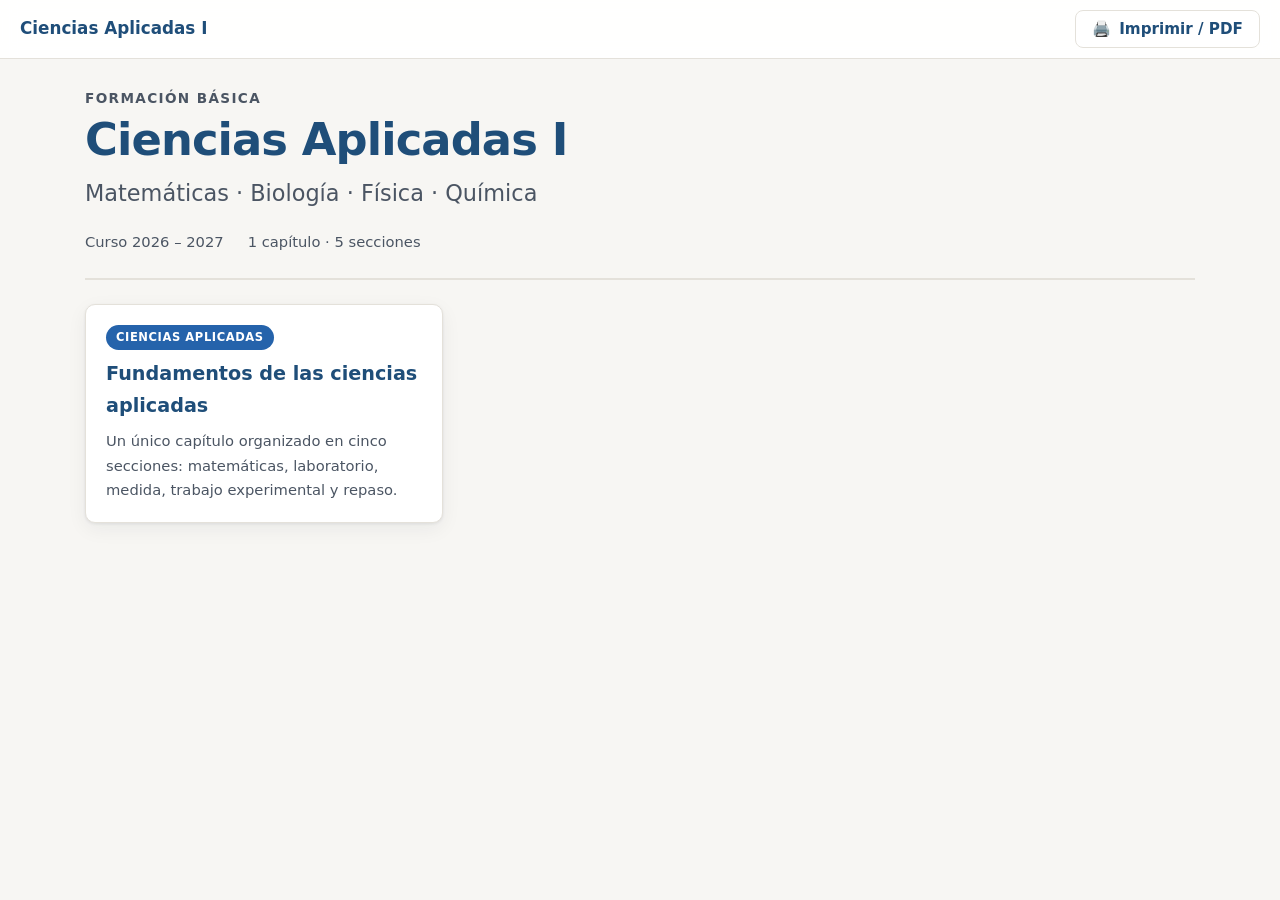
==== index.html @ a0620c64 "Publicar sitio de Ciencias Aplicadas I" ====
<!DOCTYPE html>
<html lang="es">
<head>
  <meta charset="UTF-8">
  <meta name="viewport" content="width=device-width, initial-scale=1.0">
  <title>Ciencias Aplicadas I · Índice</title>
  <link rel="stylesheet" href="styles.css">
</head>
<body class="pagina-indice">
  <header class="topbar">
    <div class="topbar__title">
      <span class="topbar__brand">Ciencias Aplicadas I</span>
    </div>
    <div class="topbar__actions">
      <button class="btn btn--outline" id="btn-print" title="Imprimir o guardar como PDF">🖨️ <span class="btn__label">Imprimir / PDF</span></button>
    </div>
  </header>

  <main class="indice">
    <header class="cover indice__portada">
      <p class="cover__kicker">Formación Básica</p>
      <h1 class="cover__title">Ciencias Aplicadas I</h1>
      <p class="cover__subtitle">Matemáticas · Biología · Física · Química</p>
      <div class="cover__meta"><span>Curso 2026 – 2027</span><span>1 capítulo · 5 secciones</span></div>
    </header>

    <nav class="chapter-grid" aria-label="Capítulos">
<a class="chapter-card" href="capitulos/01-fundamentos-ciencias-aplicadas.html">
  <span class="tag tag--mat">Ciencias aplicadas</span>
  <h2>Fundamentos de las ciencias aplicadas</h2>
  <p>Un único capítulo organizado en cinco secciones: matemáticas, laboratorio, medida, trabajo experimental y repaso.</p>
</a>
    </nav>
  </main>

  <script>
    document.getElementById("btn-print").addEventListener("click", function () { window.print(); });
  </script>
</body>
</html>
---- styles.css ----
/* ============================================================
   CIENCIAS APLICADAS I · Hoja de estilos
   - Vista de lectura (pantalla)
   - Impresión / PDF (@media print)
   - Modo diapositivas (.slideshow)
   ============================================================ */

/* ---------- Variables y tema ---------- */
:root {
  --azul:      #1f4e79;
  --azul-suave:#e8f0f8;
  --mat:       #2563ab;   /* matemáticas */
  --bio:       #2e7d46;   /* biología   */
  --fis:       #c2600a;   /* física     */
  --qui:       #7c3aed;   /* química    */
  --act:       #b4235e;   /* actividades */
  --texto:     #23272e;
  --texto-suave: #4b5563;
  --fondo:     #f7f6f3;
  --tarjeta:   #ffffff;
  --borde:     #e4e1da;
  --radio:     10px;
  --sombra:    0 1px 3px rgba(20, 30, 50, .08), 0 6px 20px rgba(20, 30, 50, .06);
  --fuente:    "Segoe UI", system-ui, -apple-system, Roboto, "Helvetica Neue", Arial, sans-serif;
}

/* ---------- Reset básico ---------- */
*, *::before, *::after { box-sizing: border-box; }

html { scroll-behavior: smooth; }

body {
  margin: 0;
  font-family: var(--fuente);
  color: var(--texto);
  background: var(--fondo);
  line-height: 1.65;
  -webkit-font-smoothing: antialiased;
}

img { max-width: 100%; }

/* ============================================================
   BARRA SUPERIOR
   ============================================================ */
.topbar {
  position: sticky;
  top: 0;
  z-index: 50;
  display: flex;
  align-items: center;
  justify-content: space-between;
  gap: 12px;
  padding: 10px 20px;
  background: rgba(255, 255, 255, .92);
  backdrop-filter: blur(8px);
  border-bottom: 1px solid var(--borde);
}

.topbar__title { display: flex; align-items: center; gap: 10px; }

.topbar__brand {
  font-weight: 700;
  color: var(--azul);
  font-size: 1.05rem;
  white-space: nowrap;
}

.topbar__actions { display: flex; gap: 10px; }

/* Botones */
.btn {
  display: inline-flex;
  align-items: center;
  gap: 8px;
  border: none;
  border-radius: 8px;
  padding: 9px 16px;
  font-size: .95rem;
  font-family: inherit;
  font-weight: 600;
  cursor: pointer;
  transition: transform .12s ease, box-shadow .12s ease, background .12s ease;
  white-space: nowrap;
}
.btn:active { transform: translateY(1px); }

.btn--primary {
  background: var(--azul);
  color: #fff;
  box-shadow: 0 2px 8px rgba(31, 78, 121, .35);
}
.btn--primary:hover { background: #163c60; }

.btn--outline {
  background: #fff;
  color: var(--azul);
  border: 1px solid var(--borde);
}
.btn--outline:hover { background: var(--azul-suave); border-color: #c6d8ea; }

.btn--ghost {
  background: transparent;
  color: var(--azul);
  padding: 8px 10px;
  font-size: 1.15rem;
  display: none;
}

/* ============================================================
   ESTRUCTURA GENERAL
   ============================================================ */
.layout {
  display: grid;
  grid-template-columns: 280px minmax(0, 1fr);
  gap: 28px;
  max-width: 1150px;
  margin: 0 auto;
  padding: 28px 20px 60px;
  align-items: start;
}

/* ============================================================
   ÍNDICE LATERAL
   ============================================================ */
.sidebar {
  position: sticky;
  top: 76px;
  background: var(--tarjeta);
  border: 1px solid var(--borde);
  border-radius: var(--radio);
  padding: 18px;
  box-shadow: var(--sombra);
}

.sidebar__title {
  margin: 0 0 12px;
  font-size: .8rem;
  font-weight: 700;
  letter-spacing: .08em;
  text-transform: uppercase;
  color: var(--texto-suave);
}

.toc { list-style: none; margin: 0; padding: 0; counter-reset: toc; }
.toc li { margin: 0; }
.toc a {
  display: block;
  padding: 7px 10px;
  border-radius: 6px;
  color: var(--texto);
  text-decoration: none;
  font-size: .92rem;
  border-left: 3px solid transparent;
}
.toc a:hover { background: var(--azul-suave); color: var(--azul); }
.toc a.is-active { background: var(--azul-suave); border-left-color: var(--azul); color: var(--azul); font-weight: 600; }

.toc .toc__materia {
  margin-top: 10px;
  font-size: .74rem;
  font-weight: 700;
  letter-spacing: .06em;
  text-transform: uppercase;
  color: var(--texto-suave);
  padding: 0 10px;
}

.toc .toc__seccion { margin-top: 10px; }
.toc__seccion-titulo {
  display: block;
  padding: 0 10px 3px;
  font-size: .82rem;
  font-weight: 700;
  color: var(--azul);
}
.toc__sublista { list-style: none; margin: 0; padding: 0; }
.toc__sublista a {
  padding: 5px 10px 5px 20px;
  font-size: .86rem;
}

.slide.slide--seccion {
  margin-top: 24px;
  padding: 32px;
  background: var(--azul-suave);
  border: 1px solid #c6d8ea;
  border-radius: var(--radio);
}
.slide--seccion h2 { margin-bottom: 14px; }
.slide__indice-seccion { margin: 0; }
.slide__indice-seccion li { font-weight: 600; }

.sidebar__hint {
  margin: 14px 0 0;
  padding-top: 12px;
  border-top: 1px solid var(--borde);
  font-size: .8rem;
  color: var(--texto-suave);
}
kbd {
  background: #eef1f4;
  border: 1px solid #d4d9df;
  border-radius: 4px;
  padding: 1px 5px;
  font-size: .75rem;
  font-family: inherit;
}

/* ============================================================
   CONTENIDO
   ============================================================ */
.content {
  min-width: 0;
  background: var(--tarjeta);
  border: 1px solid var(--borde);
  border-radius: var(--radio);
  box-shadow: var(--sombra);
  padding: clamp(24px, 5vw, 56px);
}

/* Portada */
.cover {
  padding-bottom: 20px;
  border-bottom: 2px solid var(--borde);
  margin-bottom: 10px;
}
.cover__kicker {
  margin: 0 0 6px;
  font-size: .85rem;
  font-weight: 700;
  letter-spacing: .1em;
  text-transform: uppercase;
  color: var(--texto-suave);
}
.cover__title {
  margin: 0;
  font-size: clamp(2rem, 5vw, 3.2rem);
  line-height: 1.1;
  color: var(--azul);
  letter-spacing: -.02em;
}
.cover__subtitle {
  margin: 10px 0 0;
  font-size: clamp(1.05rem, 2.5vw, 1.4rem);
  color: var(--texto-suave);
  font-weight: 500;
}
.cover__meta {
  display: flex;
  flex-wrap: wrap;
  gap: 10px 24px;
  margin-top: 18px;
  font-size: .92rem;
  color: var(--texto-suave);
}
.cover__note {
  margin-top: 22px;
  padding: 12px 16px;
  background: var(--azul-suave);
  border-radius: 8px;
  font-size: .92rem;
  color: var(--texto);
}

/* Secciones */
.slide { padding: 34px 0 8px; }

.slide h2 {
  font-size: clamp(1.4rem, 3vw, 1.85rem);
  color: var(--azul);
  margin: 0 0 16px;
  line-height: 1.25;
}
.slide h3 {
  font-size: 1.15rem;
  color: var(--texto);
  margin: 26px 0 8px;
  padding-left: 10px;
  border-left: 4px solid var(--azul);
}
.slide p { margin: 10px 0; }
.slide ul, .slide ol { margin: 10px 0; padding-left: 22px; }
.slide li { margin: 5px 0; }

/* Etiquetas de materia */
.tag {
  display: inline-block;
  font-size: .72rem;
  font-weight: 700;
  letter-spacing: .05em;
  text-transform: uppercase;
  padding: 3px 10px;
  border-radius: 999px;
  margin-right: 8px;
  vertical-align: middle;
  color: #fff;
}
.tag--mat { background: var(--mat); }
.tag--bio { background: var(--bio); }
.tag--fis { background: var(--fis); }
.tag--qui { background: var(--qui); }
.tag--act { background: var(--act); }

/* Matemáticas en línea */
.math {
  margin: 12px 0;
  padding: 10px 16px;
  background: #f4f6f9;
  border-radius: 8px;
  font-size: 1.05rem;
}
.formula {
  text-align: center;
  font-weight: 600;
  color: var(--azul);
  border: 1px dashed #c6d8ea;
  background: var(--azul-suave);
}
.frac { display: inline-flex; flex-direction: column; vertical-align: middle; text-align: center; margin: 0 3px; line-height: 1.1; }
.frac__num { padding: 0 6px; border-bottom: 1.5px solid currentColor; }
.frac__den { padding: 0 6px; }

/* KaTeX: fórmulas escritas con sintaxis LaTeX */
.math .katex-display { margin: .25em 0; }
.math .katex { font-size: 1.12em; }

/* Cajas */
.box {
  margin: 16px 0;
  padding: 14px 18px;
  border-radius: 8px;
  border-left: 5px solid var(--azul);
  background: #f4f6f9;
}
.box__title {
  margin: 0 0 6px;
  font-weight: 700;
  font-size: .9rem;
  text-transform: uppercase;
  letter-spacing: .05em;
}
.box--example { border-left-color: var(--mat); background: #eef4fb; }
.box--example .box__title { color: var(--mat); }
.box--resumen { border-left-color: var(--bio); background: #eef7f0; }
.box--resumen .box__title { color: var(--bio); }
.box--dato { border-left-color: var(--fis); background: #fdf3e8; }
.box--dato .box__title { color: var(--fis); }
.box p { margin: 6px 0; }
.box ul { margin: 6px 0 0; }

/* Tablas */
table {
  width: 100%;
  border-collapse: collapse;
  margin: 16px 0;
  font-size: .95rem;
}
caption {
  caption-side: top;
  text-align: left;
  font-weight: 700;
  color: var(--texto-suave);
  padding-bottom: 6px;
  font-size: .9rem;
}
th, td {
  border: 1px solid var(--borde);
  padding: 9px 12px;
  text-align: left;
}
thead th { background: var(--azul); color: #fff; font-weight: 600; }
tbody tr:nth-child(even) { background: #f8f9fb; }

/* Actividades */
.actividades li { margin: 10px 0; }

/* Pie de página */
.page-footer {
  margin-top: 40px;
  padding-top: 18px;
  border-top: 1px solid var(--borde);
  text-align: center;
  color: var(--texto-suave);
  font-size: .85rem;
}

/* ============================================================
   VISOR DE DIAPOSITIVAS
   ============================================================ */
.slideshow {
  position: fixed;
  inset: 0;
  z-index: 100;
  background: var(--fondo);
  color: var(--texto);
  display: flex;
  flex-direction: column;
}
.slideshow[hidden] { display: none; }

.slideshow__progress {
  height: 5px;
  background: var(--borde);
}
.slideshow__bar {
  height: 100%;
  width: 0%;
  background: linear-gradient(90deg, var(--azul), var(--qui));
  transition: width .25s ease;
}

.slideshow__close {
  position: absolute;
  top: 14px;
  right: 16px;
  z-index: 10;
  background: var(--tarjeta);
  color: var(--azul);
  border: 1px solid var(--borde);
  border-radius: 50%;
  width: 42px;
  height: 42px;
  font-size: 1.1rem;
  cursor: pointer;
  transition: background .15s ease;
  box-shadow: var(--sombra);
}
.slideshow__close:hover { background: var(--azul-suave); }

.slideshow__stage {
  flex: 1;
  position: relative;
  overflow: hidden;
  display: flex;
  align-items: center;
  justify-content: center;
  padding: 30px 56px 70px;
}

.slide-view {
  position: absolute;
  inset: 0;
  display: flex;
  align-items: center;
  justify-content: center;
  padding: 40px 60px 80px;
  opacity: 0;
  visibility: hidden;
  transition: opacity .3s ease, visibility .3s ease;
}
.slide-view.is-active { opacity: 1; visibility: visible; }

.slide-view__inner {
  width: min(100%, 920px);
  max-height: 100%;
  overflow: auto;
}

.slide-view h1 { font-size: clamp(2rem, 5vw, 3.4rem); margin: 0 0 10px; line-height: 1.1; }
.slide-view h2 { font-size: clamp(1.5rem, 3.6vw, 2.3rem); margin: 0 0 16px; line-height: 1.2; }
.slide-view h3 { font-size: 1.2rem; margin: 20px 0 8px; }
.slide-view p, .slide-view li { font-size: clamp(1rem, 2vw, 1.2rem); }
.slide-view table { font-size: 1rem; }

.slide-view--cover { text-align: center; }
.slide-view--cover .slide-view__kicker {
  font-size: .95rem;
  letter-spacing: .18em;
  text-transform: uppercase;
  color: var(--texto-suave);
  margin: 0 0 12px;
}
.slide-view--cover .slide-view__subtitle { color: var(--texto-suave); font-size: 1.25rem; }

/* Controles */
.slideshow__controls {
  position: absolute;
  bottom: 20px;
  left: 50%;
  transform: translateX(-50%);
  display: flex;
  align-items: center;
  gap: 16px;
  background: rgba(255, 255, 255, .92);
  border: 1px solid var(--borde);
  border-radius: 999px;
  padding: 8px 14px;
  backdrop-filter: blur(6px);
  box-shadow: var(--sombra);
}
.slideshow__nav {
  background: transparent;
  border: none;
  color: var(--azul);
  font-size: 1.5rem;
  width: 44px;
  height: 44px;
  border-radius: 50%;
  cursor: pointer;
  transition: background .15s ease;
  line-height: 1;
}
.slideshow__nav:hover { background: var(--azul-suave); }
.slideshow__counter { font-size: .9rem; color: var(--texto-suave); min-width: 70px; text-align: center; font-variant-numeric: tabular-nums; }

/* ============================================================
   ÍNDICE GENERAL (portada + tarjetas de capítulos)
   ============================================================ */
.indice {
  max-width: 1150px;
  margin: 0 auto;
  padding: 28px 20px 60px;
}

.indice__portada { padding-bottom: 24px; margin-bottom: 24px; }
.indice__portada .cover__title { font-size: clamp(1.8rem, 4.5vw, 2.8rem); }

.chapter-grid {
  display: grid;
  grid-template-columns: repeat(auto-fill, minmax(280px, 1fr));
  gap: 18px;
  list-style: none;
  margin: 0;
  padding: 0;
}

.chapter-card {
  display: flex;
  flex-direction: column;
  gap: 8px;
  padding: 20px;
  background: var(--tarjeta);
  border: 1px solid var(--borde);
  border-radius: var(--radio);
  box-shadow: var(--sombra);
  text-decoration: none;
  color: var(--texto);
  transition: transform .15s ease, box-shadow .15s ease, border-color .15s ease;
}
.chapter-card:hover {
  transform: translateY(-3px);
  border-color: var(--azul);
  box-shadow: 0 8px 24px rgba(20, 30, 50, .12);
}
.chapter-card h2 { margin: 0; font-size: 1.2rem; color: var(--azul); }
.chapter-card p { margin: 0; font-size: .92rem; color: var(--texto-suave); }
.chapter-card .tag { align-self: flex-start; }

/* Etiqueta de materia dentro de la portada de un capítulo */
.cover__subtitle .tag {
  font-size: .85rem;
  padding: 5px 16px;
}

/* Portada clonada dentro del visor de diapositivas */
.slide-view--cover .cover__kicker {
  font-size: .95rem;
  letter-spacing: .18em;
  text-transform: uppercase;
  color: var(--texto-suave);
  margin: 0 0 12px;
}
.slide-view--cover .cover__title { color: var(--azul); }
.slide-view--cover .cover__subtitle { color: var(--texto-suave); font-size: 1.25rem; margin-top: 14px; }
.slide-view--cover .cover__subtitle .tag { font-size: .95rem; padding: 6px 18px; }
.slide-view--cover .cover__meta {
  justify-content: center;
  color: var(--texto-suave);
  margin-top: 18px;
}

/* ============================================================
   RESPONSIVE
   ============================================================ */
@media (max-width: 900px) {
  .layout { grid-template-columns: 1fr; padding: 16px 12px 40px; }
  .sidebar {
    position: fixed;
    top: 0; left: 0;
    bottom: 0;
    width: min(320px, 85vw);
    z-index: 60;
    border-radius: 0;
    transform: translateX(-100%);
    transition: transform .25s ease;
    overflow-y: auto;
  }
  .sidebar.is-open { transform: translateX(0); }
  .btn--ghost { display: inline-flex; }
  .btn__label { display: none; }
  .btn { padding: 10px 12px; }
  .topbar { padding: 8px 12px; }
  .slide-view { padding: 24px 22px 80px; }
  .slideshow__stage { padding: 10px 8px 64px; }
}

/* ============================================================
   IMPRESIÓN / PDF
   Nota: @page usa margin: 0 para que el navegador NO imprima
   su encabezado/pie (URL, fecha, nº de página). Los márgenes
   se simulan con padding interno.
   ============================================================ */
@media print {
  :root { --fondo: #fff; --tarjeta: #fff; }

  html, body { margin: 0; padding: 0; background: #fff; color: #000; font-size: 11pt; }

  /* Ocultar elementos interactivos */
  .topbar,
  .sidebar,
  .slideshow,
  .page-footer,
  .sidebar__hint {
    display: none !important;
  }

  .layout {
    display: block;
    max-width: none;
    margin: 0;
    padding: 0;
  }

  .content {
    border: none;
    box-shadow: none;
    border-radius: 0;
    padding: 0 2cm; /* márgenes laterales en todas las páginas */
    max-width: none;
  }

  /* La portada ocupa su propia página */
  .cover {
    page-break-after: always;
    break-after: page;
    border-bottom: none;
    display: flex;
    flex-direction: column;
    justify-content: center;
    min-height: 100vh; /* 100vh = una página al no haber margen en @page */
    padding: 0;
    text-align: center;
  }
  .cover__meta { justify-content: center; }
  .cover__note { display: none; }
  .cover__title { color: #000; }
  .cover__kicker, .cover__subtitle { color: #333; }

  /* Cada sección empieza en página nueva */
  .slide {
    page-break-before: always;
    break-before: page;
    padding: 2cm 0;
  }
  .slide:first-of-type { page-break-before: auto; }
  /* En impresión se conserva el espaciado vertical común de las secciones. */
  .slide.slide--seccion { padding: 2cm 0; }

  .slide h2, .slide h3 { page-break-after: avoid; break-after: avoid; color: #000; }
  .slide h3 { border-left-color: #000; }

  p, li { orphans: 3; widows: 3; }

  table, .box, .math, img, figure {
    page-break-inside: avoid;
    break-inside: avoid;
  }

  /* Colores de cajas en escala de grises / claros */
  .tag { color: #000; background: #eee !important; border: 1px solid #999; }
  .math { background: #f2f2f2; }
  .formula { background: #f2f2f2; border: 1px solid #999; color: #000; }
  .box, .box--example, .box--resumen, .box--dato { background: #f4f4f4; border-left: 3px solid #555; }
  .box__title { color: #000; }

  thead th { background: #ddd !important; color: #000; -webkit-print-color-adjust: exact; print-color-adjust: exact; }
  th, td { border-color: #bbb; }
  tbody tr:nth-child(even) { background: #f5f5f5; }

  .frac__num { border-bottom-color: #000; }

  a { color: #000; text-decoration: none; }

  /* Índice general impreso */
  .indice { max-width: none; padding: 0; }
  .chapter-card { break-inside: avoid; page-break-inside: avoid; }

  @page { size: A4; margin: 0; } /* margen 0 evita el encabezado/pie del navegador */
}
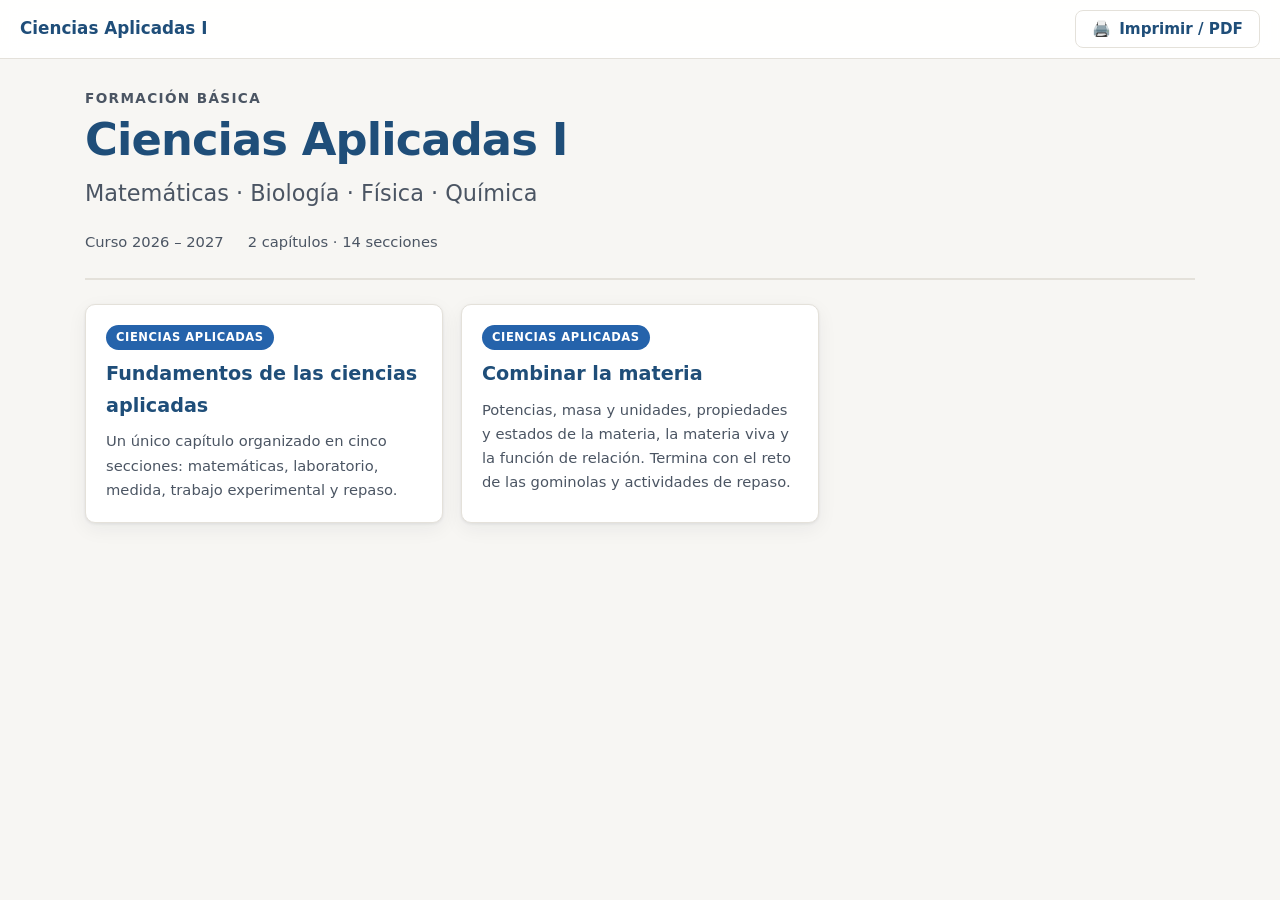
==== commit e0682e6f: "Actualiza el material de clase" ====
--- a/index.html
+++ b/index.html
@@ -21,7 +21,7 @@
       <p class="cover__kicker">Formación Básica</p>
       <h1 class="cover__title">Ciencias Aplicadas I</h1>
       <p class="cover__subtitle">Matemáticas · Biología · Física · Química</p>
-      <div class="cover__meta"><span>Curso 2026 – 2027</span><span>1 capítulo · 5 secciones</span></div>
+      <div class="cover__meta"><span>Curso 2026 – 2027</span><span>2 capítulos · 14 secciones</span></div>
     </header>
 
     <nav class="chapter-grid" aria-label="Capítulos">
@@ -29,6 +29,11 @@
   <span class="tag tag--mat">Ciencias aplicadas</span>
   <h2>Fundamentos de las ciencias aplicadas</h2>
   <p>Un único capítulo organizado en cinco secciones: matemáticas, laboratorio, medida, trabajo experimental y repaso.</p>
+</a>
+<a class="chapter-card" href="capitulos/02-combinar-la-materia.html">
+  <span class="tag tag--mat">Ciencias aplicadas</span>
+  <h2>Combinar la materia</h2>
+  <p>Potencias, masa y unidades, propiedades y estados de la materia, la materia viva y la función de relación. Termina con el reto de las gominolas y actividades de repaso.</p>
 </a>
     </nav>
   </main>
--- a/styles.css
+++ b/styles.css
@@ -40,6 +40,13 @@
 
 img { max-width: 100%; }
 
+/* Las imágenes insertadas desde Markdown se muestran centradas. */
+.slide img {
+  display: block;
+  height: auto;
+  margin: 16px auto;
+}
+
 /* ============================================================
    BARRA SUPERIOR
    ============================================================ */
@@ -180,7 +187,15 @@
   font-size: .86rem;
 }
 
-.slide.slide--seccion {
+/* Estas portadas resumen los ### de cada ##. Se conservan en el DOM para
+   el visor de diapositivas, pero no forman parte de la lectura ni la impresión.
+   Si el ## no tiene texto propio, se muestra únicamente su título para no
+   perder la jerarquía del documento; la lista sigue siendo exclusiva del visor. */
+.content .slide.slide--seccion { display: none; }
+.content .slide.slide--seccion--titulo-necesario { display: block; }
+.content .slide--seccion--titulo-necesario .slide__indice-seccion { display: none; }
+
+.slide-view .slide--seccion {
   margin-top: 24px;
   padding: 32px;
   background: var(--azul-suave);
@@ -348,6 +363,77 @@
 .box--dato .box__title { color: var(--fis); }
 .box p { margin: 6px 0; }
 .box ul { margin: 6px 0 0; }
+
+/* Temporizador de actividades (bloque ::: temporizador) */
+.timer {
+  --timer-progress: 100%;
+  display: flex;
+  align-items: center;
+  gap: clamp(16px, 3vw, 28px);
+  margin: 22px 0;
+  padding: clamp(16px, 3vw, 24px);
+  border: 1px solid #c6d8ea;
+  border-radius: 14px;
+  background: linear-gradient(135deg, #f7fbff, var(--azul-suave));
+  box-shadow: 0 8px 22px rgba(31, 78, 121, .09);
+}
+.timer__dial {
+  position: relative;
+  display: grid;
+  flex: 0 0 auto;
+  place-items: center;
+  width: clamp(104px, 14vw, 138px);
+  aspect-ratio: 1;
+  border-radius: 50%;
+  background: conic-gradient(var(--azul) var(--timer-progress), #d7e2ee 0);
+}
+.timer__dial::before {
+  content: "";
+  position: absolute;
+  inset: 9px;
+  border-radius: inherit;
+  background: #fff;
+}
+.timer__display {
+  position: relative;
+  color: var(--azul);
+  font-size: clamp(1.35rem, 3vw, 2rem);
+  font-weight: 800;
+  letter-spacing: -.04em;
+  font-variant-numeric: tabular-nums;
+}
+.timer__body { min-width: 0; }
+.timer__eyebrow {
+  margin: 0 0 2px;
+  color: var(--azul);
+  font-size: .72rem;
+  font-weight: 800;
+  letter-spacing: .1em;
+  text-transform: uppercase;
+}
+.timer__label { font-size: 1.05rem; font-weight: 600; }
+.timer__label p { margin: 0; }
+.timer__controls { display: flex; flex-wrap: wrap; gap: 8px; margin-top: 12px; }
+.timer__button {
+  padding: 7px 11px;
+  border: 1px solid #b9cde0;
+  border-radius: 7px;
+  background: #fff;
+  color: var(--azul);
+  font: inherit;
+  font-size: .85rem;
+  font-weight: 700;
+  cursor: pointer;
+}
+.timer__button:hover { background: #e4f0fa; }
+.timer__button--start { background: var(--azul); border-color: var(--azul); color: #fff; }
+.timer__button--start:hover { background: #163c60; }
+.timer__announcement { display: block; min-height: 1.4em; margin-top: 6px; color: var(--texto-suave); font-size: .8rem; }
+.timer.is-ending .timer__dial { background: conic-gradient(var(--fis) var(--timer-progress), #f4d6bd 0); }
+.timer.is-ending .timer__display { color: var(--fis); }
+.timer.is-finished { border-color: #e7bf9a; background: #fff7ed; }
+.timer.is-finished .timer__dial { background: var(--fis); }
+.timer.is-finished .timer__display { color: var(--fis); }
 
 /* Tablas */
 table {
@@ -593,6 +679,12 @@
   .topbar { padding: 8px 12px; }
   .slide-view { padding: 24px 22px 80px; }
   .slideshow__stage { padding: 10px 8px 64px; }
+  .timer { align-items: flex-start; }
+}
+
+@media (max-width: 520px) {
+  .timer { flex-direction: column; align-items: center; text-align: center; }
+  .timer__controls { justify-content: center; }
 }
 
 /* ============================================================
@@ -611,7 +703,9 @@
   .sidebar,
   .slideshow,
   .page-footer,
-  .sidebar__hint {
+  .sidebar__hint,
+  .timer__controls,
+  .timer__announcement {
     display: none !important;
   }
 
@@ -654,8 +748,11 @@
     padding: 2cm 0;
   }
   .slide:first-of-type { page-break-before: auto; }
-  /* En impresión se conserva el espaciado vertical común de las secciones. */
-  .slide.slide--seccion { padding: 2cm 0; }
+  /* Las portadas-resumen de sección son exclusivas del visor de diapositivas.
+     Solo se conserva el título de los ## que no tienen texto propio. */
+  .slide.slide--seccion { display: none !important; }
+  .slide.slide--seccion--titulo-necesario { display: block !important; }
+  .slide--seccion--titulo-necesario .slide__indice-seccion { display: none; }
 
   .slide h2, .slide h3 { page-break-after: avoid; break-after: avoid; color: #000; }
   .slide h3 { border-left-color: #000; }
@@ -673,6 +770,7 @@
   .formula { background: #f2f2f2; border: 1px solid #999; color: #000; }
   .box, .box--example, .box--resumen, .box--dato { background: #f4f4f4; border-left: 3px solid #555; }
   .box__title { color: #000; }
+  .timer { box-shadow: none; background: #f4f4f4; border-color: #999; }
 
   thead th { background: #ddd !important; color: #000; -webkit-print-color-adjust: exact; print-color-adjust: exact; }
   th, td { border-color: #bbb; }
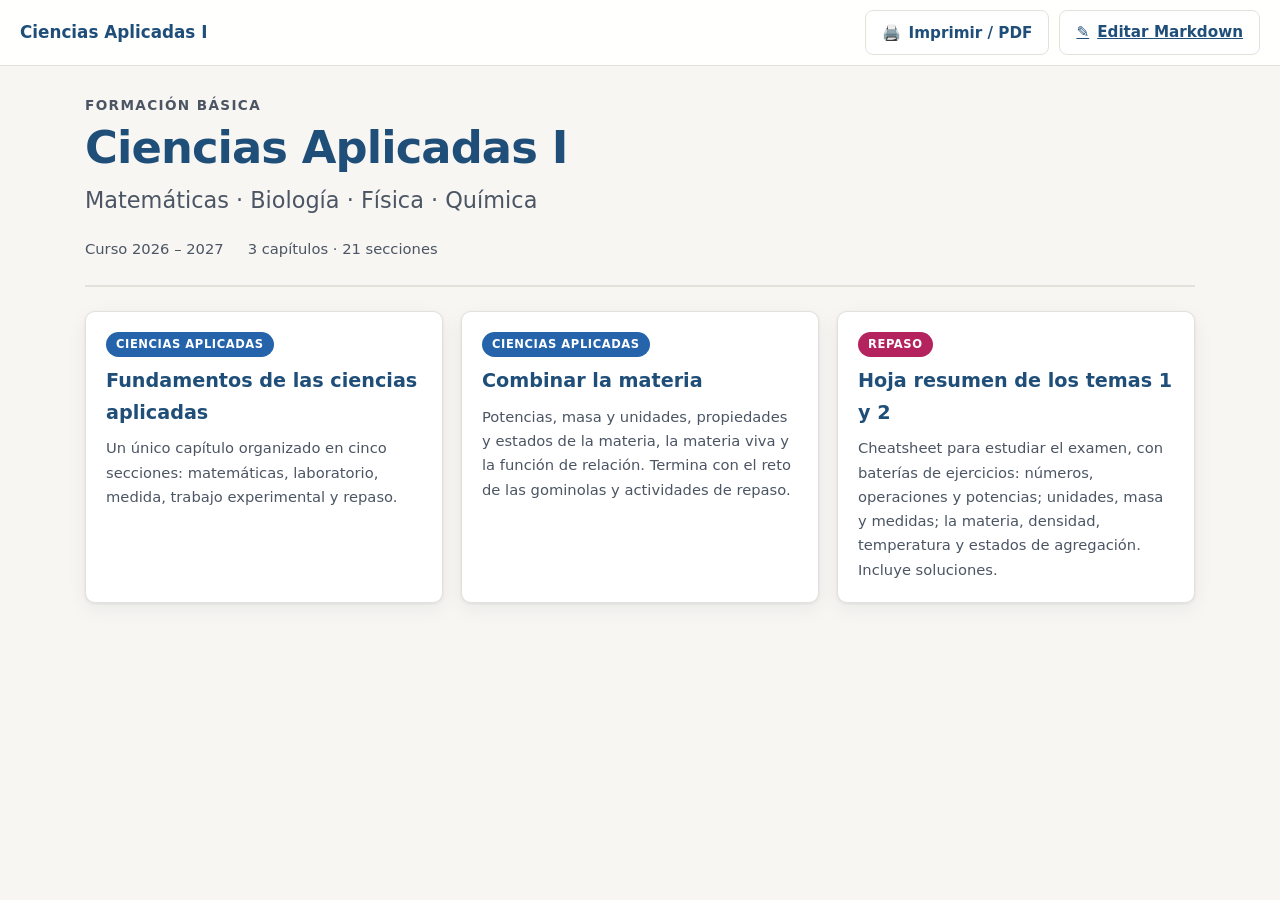
==== commit 24135ca5: "Actualiza el material de clase" ====
--- a/index.html
+++ b/index.html
@@ -13,6 +13,8 @@
     </div>
     <div class="topbar__actions">
       <button class="btn btn--outline" id="btn-print" title="Imprimir o guardar como PDF">🖨️ <span class="btn__label">Imprimir / PDF</span></button>
+      <!-- Solo se activa al servir la web con editor-local.js en 127.0.0.1. -->
+      <a class="btn btn--outline" id="btn-editor" href="/editor" hidden title="Editar el Markdown en este ordenador">✎ <span class="btn__label">Editar Markdown</span></a>
     </div>
   </header>
 
@@ -21,7 +23,7 @@
       <p class="cover__kicker">Formación Básica</p>
       <h1 class="cover__title">Ciencias Aplicadas I</h1>
       <p class="cover__subtitle">Matemáticas · Biología · Física · Química</p>
-      <div class="cover__meta"><span>Curso 2026 – 2027</span><span>2 capítulos · 14 secciones</span></div>
+      <div class="cover__meta"><span>Curso 2026 – 2027</span><span>3 capítulos · 21 secciones</span></div>
     </header>
 
     <nav class="chapter-grid" aria-label="Capítulos">
@@ -35,11 +37,17 @@
   <h2>Combinar la materia</h2>
   <p>Potencias, masa y unidades, propiedades y estados de la materia, la materia viva y la función de relación. Termina con el reto de las gominolas y actividades de repaso.</p>
 </a>
+<a class="chapter-card" href="capitulos/03-hoja-resumen.html">
+  <span class="tag tag--act">Repaso</span>
+  <h2>Hoja resumen de los temas 1 y 2</h2>
+  <p>Cheatsheet para estudiar el examen, con baterías de ejercicios: números, operaciones y potencias; unidades, masa y medidas; la materia, densidad, temperatura y estados de agregación. Incluye soluciones.</p>
+</a>
     </nav>
   </main>
 
   <script>
     document.getElementById("btn-print").addEventListener("click", function () { window.print(); });
+    if (window.__EDITOR_LOCAL__) document.getElementById("btn-editor").hidden = false;
   </script>
 </body>
 </html>
--- a/styles.css
+++ b/styles.css
@@ -361,6 +361,36 @@
 .box--resumen .box__title { color: var(--bio); }
 .box--dato { border-left-color: var(--fis); background: #fdf3e8; }
 .box--dato .box__title { color: var(--fis); }
+
+/* Entorno de actividades (bloque ::: actividades) con numeración automática */
+.box--actividades {
+  border: 1px solid #f0c9da;
+  border-left: 5px solid var(--act);
+  background: #fdf2f7;
+}
+.box--actividades .box__title {
+  display: flex;
+  align-items: center;
+  gap: 9px;
+  color: var(--act);
+}
+.box__numero {
+  display: inline-grid;
+  flex: 0 0 auto;
+  place-items: center;
+  min-width: 1.65em;
+  height: 1.65em;
+  padding: 0 .4em;
+  border-radius: 999px;
+  background: var(--act);
+  color: #fff;
+  font-size: 1em;
+  font-weight: 800;
+  line-height: 1;
+}
+.box--actividades > *:last-child { margin-bottom: 0; }
+.box--actividades .timer { margin-top: 14px; }
+
 .box p { margin: 6px 0; }
 .box ul { margin: 6px 0 0; }
 
@@ -530,7 +560,7 @@
   display: flex;
   align-items: center;
   justify-content: center;
-  padding: 40px 60px 80px;
+  padding: 20px 24px 76px;
   opacity: 0;
   visibility: hidden;
   transition: opacity .3s ease, visibility .3s ease;
@@ -538,18 +568,97 @@
 .slide-view.is-active { opacity: 1; visibility: visible; }
 
 .slide-view__inner {
-  width: min(100%, 920px);
+  width: 100%;
+  max-width: none;
+  height: 100%;
   max-height: 100%;
   overflow: auto;
-}
-
-.slide-view h1 { font-size: clamp(2rem, 5vw, 3.4rem); margin: 0 0 10px; line-height: 1.1; }
-.slide-view h2 { font-size: clamp(1.5rem, 3.6vw, 2.3rem); margin: 0 0 16px; line-height: 1.2; }
-.slide-view h3 { font-size: 1.2rem; margin: 20px 0 8px; }
-.slide-view p, .slide-view li { font-size: clamp(1rem, 2vw, 1.2rem); }
-.slide-view table { font-size: 1rem; }
+  /* Tamaño base que JavaScript ajusta para aprovechar toda la pantalla. */
+  font-size: 20px;
+}
+
+.slide-view h1 { font-size: 2em; margin: 0 0 .6em; line-height: 1.1; }
+.slide-view h2 { font-size: 1.5em; margin: 0 0 .7em; line-height: 1.2; }
+.slide-view h3 { font-size: 1.15em; margin: 1em 0 .4em; }
+.slide-view h4 { font-size: 1.05em; margin: .9em 0 .4em; }
+.slide-view p, .slide-view li { font-size: 1em; }
+.slide-view table { font-size: .95em; }
+.slide-view caption { font-size: .9em; }
+.slide-view .box__title { font-size: .85em; }
+.slide-view .math { font-size: 1em; }
+.slide-view .math .katex { font-size: 1.1em; }
+.slide-view .tag { font-size: .7em; }
+.slide-view img {
+  display: block;
+  width: auto;
+  height: auto;
+  min-width: min(100%, 480px);
+  max-width: 100%;
+  max-height: 58vh;
+  margin: .6em auto;
+}
 
 .slide-view--cover { text-align: center; }
+.slide-view--cover .slide-view__inner {
+  width: min(100%, 1100px);
+  height: auto;
+  max-height: 100%;
+  overflow: visible;
+  font-size: 20px;
+}
+
+/* Entornos de actividades en el visor: letra al máximo tamaño posible y el
+   temporizador abajo a la derecha, pensado para proyectar desde lejos. */
+.slide-view--actividades { padding: 14px 16px 76px; }
+.slide-view__inner--actividades {
+  width: 100%;
+  max-width: none;
+  height: 100%;
+  display: flex;
+  flex-direction: column;
+  gap: 10px;
+}
+.slide-view--actividades .actividades__contexto {
+  margin: 0;
+  font-size: clamp(.85rem, 1.5vw, 1.15rem);
+  font-weight: 800;
+  letter-spacing: .07em;
+  text-transform: uppercase;
+  color: var(--act);
+}
+.slide-view__inner--actividades .box--actividades {
+  flex: 1 1 auto;
+  min-height: 0;
+  margin: 0;
+  padding: clamp(14px, 2.4vmin, 40px) clamp(18px, 3vmin, 56px);
+  border-radius: 14px;
+  overflow: auto;
+}
+.slide-view__inner--actividades .box--actividades p,
+.slide-view__inner--actividades .box--actividades li,
+.slide-view__inner--actividades .box--actividades ul,
+.slide-view__inner--actividades .box--actividades ol,
+.slide-view__inner--actividades .box--actividades td,
+.slide-view__inner--actividades .box--actividades th,
+.slide-view__inner--actividades .box--actividades blockquote,
+.slide-view__inner--actividades .box--actividades code,
+.slide-view__inner--actividades .box--actividades .math {
+  font-size: inherit;
+}
+.slide-view__inner--actividades .box--actividades .box__title {
+  font-size: 1.2em;
+  margin-bottom: .45em;
+}
+.slide-view__inner--actividades .box--actividades .katex { font-size: 1.05em; }
+.slide-view__inner--actividades .box--actividades li { margin: .5em 0; }
+.slide-view__inner--actividades .timer {
+  align-self: flex-end;
+  margin: 0;
+  max-width: min(780px, 76%);
+  padding: clamp(10px, 1.6vmin, 20px) clamp(14px, 2vmin, 26px);
+}
+.slide-view__inner--actividades .timer__display { font-size: clamp(1.6rem, 3.2vw, 2.7rem); }
+.slide-view__inner--actividades .timer__label { font-size: clamp(1rem, 1.4vw, 1.35rem); }
 .slide-view--cover .slide-view__kicker {
   font-size: .95rem;
   letter-spacing: .18em;
@@ -677,7 +786,9 @@
   .btn__label { display: none; }
   .btn { padding: 10px 12px; }
   .topbar { padding: 8px 12px; }
-  .slide-view { padding: 24px 22px 80px; }
+  .slide-view { padding: 14px 14px 72px; }
+  .slide-view--actividades { padding: 8px 8px 72px; }
+  .slide-view__inner--actividades .timer { max-width: 100%; }
   .slideshow__stage { padding: 10px 8px 64px; }
   .timer { align-items: flex-start; }
 }
@@ -768,7 +879,9 @@
   .tag { color: #000; background: #eee !important; border: 1px solid #999; }
   .math { background: #f2f2f2; }
   .formula { background: #f2f2f2; border: 1px solid #999; color: #000; }
-  .box, .box--example, .box--resumen, .box--dato { background: #f4f4f4; border-left: 3px solid #555; }
+  .box, .box--example, .box--resumen, .box--dato, .box--actividades { background: #f4f4f4; border-left: 3px solid #555; }
+  .box--actividades { border-color: #999; }
+  .box__numero { background: #444; color: #fff; }
   .box__title { color: #000; }
   .timer { box-shadow: none; background: #f4f4f4; border-color: #999; }
 
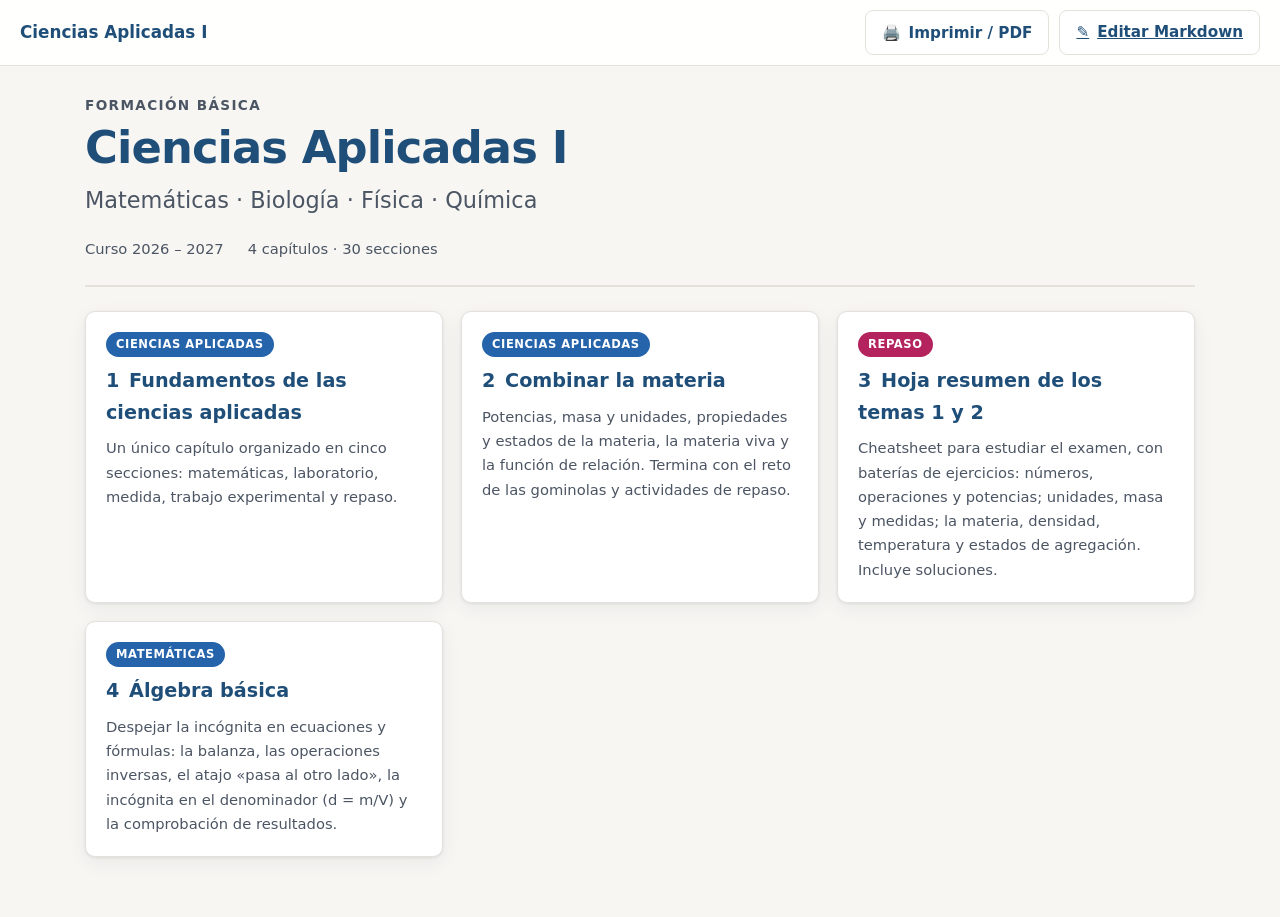
==== commit a1f4af52: "Actualiza el material de clase" ====
--- a/index.html
+++ b/index.html
@@ -23,24 +23,29 @@
       <p class="cover__kicker">Formación Básica</p>
       <h1 class="cover__title">Ciencias Aplicadas I</h1>
       <p class="cover__subtitle">Matemáticas · Biología · Física · Química</p>
-      <div class="cover__meta"><span>Curso 2026 – 2027</span><span>3 capítulos · 21 secciones</span></div>
+      <div class="cover__meta"><span>Curso 2026 – 2027</span><span>4 capítulos · 30 secciones</span></div>
     </header>
 
     <nav class="chapter-grid" aria-label="Capítulos">
 <a class="chapter-card" href="capitulos/01-fundamentos-ciencias-aplicadas.html">
   <span class="tag tag--mat">Ciencias aplicadas</span>
-  <h2>Fundamentos de las ciencias aplicadas</h2>
+  <h2><span class="heading__number">1</span> Fundamentos de las ciencias aplicadas</h2>
   <p>Un único capítulo organizado en cinco secciones: matemáticas, laboratorio, medida, trabajo experimental y repaso.</p>
 </a>
 <a class="chapter-card" href="capitulos/02-combinar-la-materia.html">
   <span class="tag tag--mat">Ciencias aplicadas</span>
-  <h2>Combinar la materia</h2>
+  <h2><span class="heading__number">2</span> Combinar la materia</h2>
   <p>Potencias, masa y unidades, propiedades y estados de la materia, la materia viva y la función de relación. Termina con el reto de las gominolas y actividades de repaso.</p>
 </a>
 <a class="chapter-card" href="capitulos/03-hoja-resumen.html">
   <span class="tag tag--act">Repaso</span>
-  <h2>Hoja resumen de los temas 1 y 2</h2>
+  <h2><span class="heading__number">3</span> Hoja resumen de los temas 1 y 2</h2>
   <p>Cheatsheet para estudiar el examen, con baterías de ejercicios: números, operaciones y potencias; unidades, masa y medidas; la materia, densidad, temperatura y estados de agregación. Incluye soluciones.</p>
+</a>
+<a class="chapter-card" href="capitulos/04-algebra-basica.html">
+  <span class="tag tag--mat">Matemáticas</span>
+  <h2><span class="heading__number">4</span> Álgebra básica</h2>
+  <p>Despejar la incógnita en ecuaciones y fórmulas: la balanza, las operaciones inversas, el atajo «pasa al otro lado», la incógnita en el denominador (d = m/V) y la comprobación de resultados.</p>
 </a>
     </nav>
   </main>
--- a/styles.css
+++ b/styles.css
@@ -294,6 +294,17 @@
   padding-left: 10px;
   border-left: 4px solid var(--azul);
 }
+/* Jerarquía real: los títulos de diapositivas ### siguen siendo h3. */
+.slide > h3 {
+  font-size: clamp(1.2rem, 2.6vw, 1.5rem);
+  margin: 0 0 12px;
+  padding: 0;
+  border: 0;
+}
+.slide h4 { font-size: 1.05rem; margin: 20px 0 8px; }
+.slide h5 { font-size: 1rem; margin: 18px 0 6px; }
+.slide h6 { font-size: .95rem; margin: 16px 0 6px; }
+.heading__number { font-variant-numeric: tabular-nums; font-weight: 800; margin-right: .16em; }
 .slide p { margin: 10px 0; }
 .slide ul, .slide ol { margin: 10px 0; padding-left: 22px; }
 .slide li { margin: 5px 0; }
@@ -580,7 +591,10 @@
 .slide-view h1 { font-size: 2em; margin: 0 0 .6em; line-height: 1.1; }
 .slide-view h2 { font-size: 1.5em; margin: 0 0 .7em; line-height: 1.2; }
 .slide-view h3 { font-size: 1.15em; margin: 1em 0 .4em; }
+.slide-view__inner > h3 { font-size: 1.3em; margin: 0 0 .7em; padding: 0; border: 0; line-height: 1.2; }
 .slide-view h4 { font-size: 1.05em; margin: .9em 0 .4em; }
+.slide-view h5 { font-size: 1em; margin: .8em 0 .4em; }
+.slide-view h6 { font-size: .95em; margin: .8em 0 .4em; }
 .slide-view p, .slide-view li { font-size: 1em; }
 .slide-view table { font-size: .95em; }
 .slide-view caption { font-size: .9em; }
@@ -799,103 +813,201 @@
 }
 
 /* ============================================================
-   IMPRESIÓN / PDF
-   Nota: @page usa margin: 0 para que el navegador NO imprima
-   su encabezado/pie (URL, fecha, nº de página). Los márgenes
-   se simulan con padding interno.
+   IMPRESIÓN / PDF · Libro de texto compacto en escala de grises
+   El papel tiene su propia maquetación: no hereda los cortes del visor.
+   Cabeceras/pies CSS en Chrome/Edge actuales; otros navegadores pueden
+   omitirlos, pero mantienen el contenido y los márgenes.
    ============================================================ */
 @media print {
-  :root { --fondo: #fff; --tarjeta: #fff; }
-
-  html, body { margin: 0; padding: 0; background: #fff; color: #000; font-size: 11pt; }
-
-  /* Ocultar elementos interactivos */
-  .topbar,
-  .sidebar,
-  .slideshow,
-  .page-footer,
-  .sidebar__hint,
-  .timer__controls,
-  .timer__announcement {
-    display: none !important;
-  }
-
-  .layout {
-    display: block;
-    max-width: none;
+  :root {
+    --fondo: #fff;
+    --tarjeta: #fff;
+    --azul: #222;
+    --texto: #171717;
+    --texto-suave: #444;
+    --borde: #bbb;
+    -webkit-print-color-adjust: exact;
+    print-color-adjust: exact;
+  }
+
+  html, body {
     margin: 0;
     padding: 0;
-  }
-
-  .content {
-    border: none;
+    background: #fff;
+    color: #171717;
+    font-family: Georgia, "Times New Roman", serif;
+    font-size: 10.5pt;
+    line-height: 1.48;
+    overflow: visible !important; /* también al imprimir desde el visor */
+  }
+
+  .topbar, .sidebar, .slideshow, .page-footer,
+  .timer__controls, .timer__announcement, .timer__dial, .timer__eyebrow {
+    display: none !important;
+  }
+  .layout { display: block; max-width: none; margin: 0; padding: 0; }
+  .content { border: 0; box-shadow: none; border-radius: 0; padding: 0; max-width: none; }
+
+  /* Apertura de capítulo, no una página de portada vacía. */
+  .content > .cover {
+    display: block;
+    min-height: 0;
+    margin: 0 0 16pt;
+    padding: 12pt 0;
+    border-top: 3pt solid #222;
+    border-bottom: .6pt solid #999;
+    text-align: left;
+    break-after: avoid;
+    page-break-after: avoid;
+    break-inside: avoid;
+  }
+  .cover__title { color: #111; font-family: var(--fuente); font-size: 25pt; line-height: 1.12; }
+  .cover__kicker { color: #444; font-family: var(--fuente); font-size: 8pt; letter-spacing: .08em; margin-bottom: 7pt; }
+  .cover__subtitle { color: #444; font-size: 10pt; margin: 8pt 0 0; }
+  .cover__meta { justify-content: flex-start; font-family: var(--fuente); font-size: 8pt; gap: 16pt; margin-top: 8pt; }
+  .cover__note { display: none; }
+  .tag { color: #333; background: #fff !important; border: .5pt solid #999; border-radius: 2pt; font-family: var(--fuente); font-size: 7pt; }
+
+  /* Ningún ##/### fuerza página nueva: el contenido fluye. */
+  .slide { padding: 0; margin: 0 0 8pt; page-break-before: auto; break-before: auto; }
+  .slide.slide--seccion { display: none !important; }
+  .slide.slide--seccion--titulo-necesario {
+    display: block !important;
+    page-break-after: avoid;
+    break-after: avoid;
+    margin-bottom: 0;
+  }
+  .slide--seccion--titulo-necesario .slide__indice-seccion { display: none; }
+
+  .slide h2, .slide h3, .slide h4, .slide h5, .slide h6, .box__title {
+    page-break-after: avoid;
+    break-after: avoid;
+    break-inside: avoid;
+    color: #171717;
+    line-height: 1.25;
+  }
+  .slide h2 {
+    font-family: var(--fuente);
+    font-size: 16pt;
+    font-weight: 750;
+    margin: 17pt 0 9pt;
+    padding-top: 8pt;
+    border-top: .7pt solid #777;
+  }
+  .slide h3, .slide > h3 {
+    font-family: var(--fuente);
+    font-size: 12.5pt;
+    font-weight: 700;
+    margin: 12pt 0 6pt;
+    padding: 0;
+    border: 0;
+  }
+  .slide h4 { font-size: 11pt; font-style: italic; font-weight: 700; margin: 10pt 0 5pt; }
+  .slide h5 { font-size: 10.5pt; font-weight: 700; margin: 9pt 0 4pt; }
+  .slide h6 { font-size: 10.5pt; font-style: italic; font-weight: 400; margin: 8pt 0 4pt; }
+  .heading__number { color: #222; font-family: var(--fuente); font-style: normal; }
+  .slide p, .slide ul, .slide ol { margin-top: 5pt; margin-bottom: 5pt; }
+  .slide ul, .slide ol { padding-left: 16pt; }
+  .slide li { margin: 2.5pt 0; }
+  p, li { orphans: 3; widows: 3; }
+
+  /* Las cajas y tablas largas pueden continuar, sin dejar grandes huecos.
+     Las líneas y títulos mantienen su significado aunque no se impriman fondos. */
+  table, .box { page-break-inside: auto; break-inside: auto; }
+  .box, .box--example, .box--resumen, .box--dato, .box--actividades {
+    margin: 8pt 0;
+    padding: 7pt 9pt;
+    border: .5pt solid #bbb;
+    border-left: 2pt solid #777;
+    border-radius: 0;
+    background: #f5f5f5;
+    -webkit-box-decoration-break: clone;
+    box-decoration-break: clone;
+  }
+  .box--example { background: #fafafa; }
+  .box--resumen { background: #ededed; border-left-color: #333; }
+  .box--actividades { background: #fff; border-left: 2pt solid #333; }
+  .box p, .box ul, .box ol { margin-top: 4pt; margin-bottom: 4pt; }
+  .box .box__title { color: #222; font-family: var(--fuente); font-size: 8.5pt; letter-spacing: .04em; margin: 0 0 5pt; }
+  .box__numero { background: #fff; color: #222; border: .7pt solid #555; }
+  .math, .formula { color: #111; font-size: 10.5pt; margin: 6pt 0; padding: 5pt 7pt; background: #f7f7f7; border-radius: 0; }
+  .formula { border: .5pt solid #bbb; }
+  .katex-display { margin: .5em 0; }
+  .math, img, figure, tr, .timer { page-break-inside: avoid; break-inside: avoid; }
+
+  /* Ilustraciones contenidas, sin monopolizar una página. */
+  .slide img { width: auto; height: auto; max-width: 135mm; max-height: 80mm; object-fit: contain; filter: grayscale(1); margin: 7pt auto; }
+  .slide p:has(> img:only-child) { break-inside: avoid; }
+  table { font-family: var(--fuente); font-size: 9pt; line-height: 1.35; margin: 7pt 0; }
+  th, td { padding: 4pt 5pt; border-color: #aaa; }
+  thead { display: table-header-group; }
+  tfoot { display: table-footer-group; }
+  thead th { background: #e4e4e4 !important; color: #111; }
+  tbody tr:nth-child(even) { background: #f6f6f6; }
+  blockquote { margin: 7pt 0; padding-left: 10pt; border-left: 1pt solid #999; color: #444; }
+  pre { white-space: pre-wrap; overflow-wrap: anywhere; font-size: 9pt; }
+  a { color: #222; text-decoration: none; overflow-wrap: anywhere; }
+  .frac__num { border-bottom-color: #222; }
+
+  /* El reloj interactivo se convierte en una indicación estable de duración. */
+  .timer, .box--actividades .timer {
+    display: block;
+    margin: 6pt 0 0;
+    padding: 5pt 0 0;
+    border: 0;
+    border-top: .5pt dotted #999;
+    border-radius: 0;
+    background: none;
     box-shadow: none;
-    border-radius: 0;
-    padding: 0 2cm; /* márgenes laterales en todas las páginas */
-    max-width: none;
-  }
-
-  /* La portada ocupa su propia página */
-  .cover {
-    page-break-after: always;
-    break-after: page;
-    border-bottom: none;
-    display: flex;
-    flex-direction: column;
-    justify-content: center;
-    min-height: 100vh; /* 100vh = una página al no haber margen en @page */
-    padding: 0;
-    text-align: center;
-  }
-  .cover__meta { justify-content: center; }
-  .cover__note { display: none; }
-  .cover__title { color: #000; }
-  .cover__kicker, .cover__subtitle { color: #333; }
-
-  /* Cada sección empieza en página nueva */
-  .slide {
-    page-break-before: always;
-    break-before: page;
-    padding: 2cm 0;
-  }
-  .slide:first-of-type { page-break-before: auto; }
-  /* Las portadas-resumen de sección son exclusivas del visor de diapositivas.
-     Solo se conserva el título de los ## que no tienen texto propio. */
-  .slide.slide--seccion { display: none !important; }
-  .slide.slide--seccion--titulo-necesario { display: block !important; }
-  .slide--seccion--titulo-necesario .slide__indice-seccion { display: none; }
-
-  .slide h2, .slide h3 { page-break-after: avoid; break-after: avoid; color: #000; }
-  .slide h3 { border-left-color: #000; }
-
-  p, li { orphans: 3; widows: 3; }
-
-  table, .box, .math, img, figure {
-    page-break-inside: avoid;
-    break-inside: avoid;
-  }
-
-  /* Colores de cajas en escala de grises / claros */
-  .tag { color: #000; background: #eee !important; border: 1px solid #999; }
-  .math { background: #f2f2f2; }
-  .formula { background: #f2f2f2; border: 1px solid #999; color: #000; }
-  .box, .box--example, .box--resumen, .box--dato, .box--actividades { background: #f4f4f4; border-left: 3px solid #555; }
-  .box--actividades { border-color: #999; }
-  .box__numero { background: #444; color: #fff; }
-  .box__title { color: #000; }
-  .timer { box-shadow: none; background: #f4f4f4; border-color: #999; }
-
-  thead th { background: #ddd !important; color: #000; -webkit-print-color-adjust: exact; print-color-adjust: exact; }
-  th, td { border-color: #bbb; }
-  tbody tr:nth-child(even) { background: #f5f5f5; }
-
-  .frac__num { border-bottom-color: #000; }
-
-  a { color: #000; text-decoration: none; }
+    color: #444;
+    font-family: var(--fuente);
+  }
+  .timer::before { content: "Tiempo orientativo: " attr(data-timer-duration); display: block; font-size: 8pt; font-weight: 700; }
+  .timer__label { font-size: 8.5pt; font-weight: 400; }
 
   /* Índice general impreso */
   .indice { max-width: none; padding: 0; }
-  .chapter-card { break-inside: avoid; page-break-inside: avoid; }
-
-  @page { size: A4; margin: 0; } /* margen 0 evita el encabezado/pie del navegador */
-}
+  .chapter-grid { display: block; }
+  .chapter-card { margin: 10pt 0; padding: 12pt; break-inside: avoid; page-break-inside: avoid; box-shadow: none; }
+
+  @page {
+    size: A4;
+    margin: 22mm 18mm 21mm;
+    @top-left {
+      content: "Ciencias Aplicadas I";
+      font-family: "Segoe UI", Arial, sans-serif;
+      font-size: 8pt;
+      font-weight: 700;
+      color: #444;
+      vertical-align: middle;
+      border-bottom: .5pt solid #aaa;
+      margin-bottom: 5mm;
+    }
+    @top-right {
+      font-family: "Segoe UI", Arial, sans-serif;
+      font-size: 8pt;
+      color: #555;
+      vertical-align: middle;
+      border-bottom: .5pt solid #aaa;
+      margin-bottom: 5mm;
+    }
+    @bottom-left {
+      content: "Material de aula";
+      font-family: "Segoe UI", Arial, sans-serif;
+      font-size: 8pt;
+      color: #555;
+      vertical-align: middle;
+      border-top: .5pt solid #aaa;
+      margin-top: 4mm;
+    }
+    @bottom-right {
+      content: counter(page) " / " counter(pages);
+      font-family: "Segoe UI", Arial, sans-serif;
+      font-size: 8pt;
+      color: #444;
+      vertical-align: middle;
+      border-top: .5pt solid #aaa;
+      margin-top: 4mm;
+    }
+  }
+}
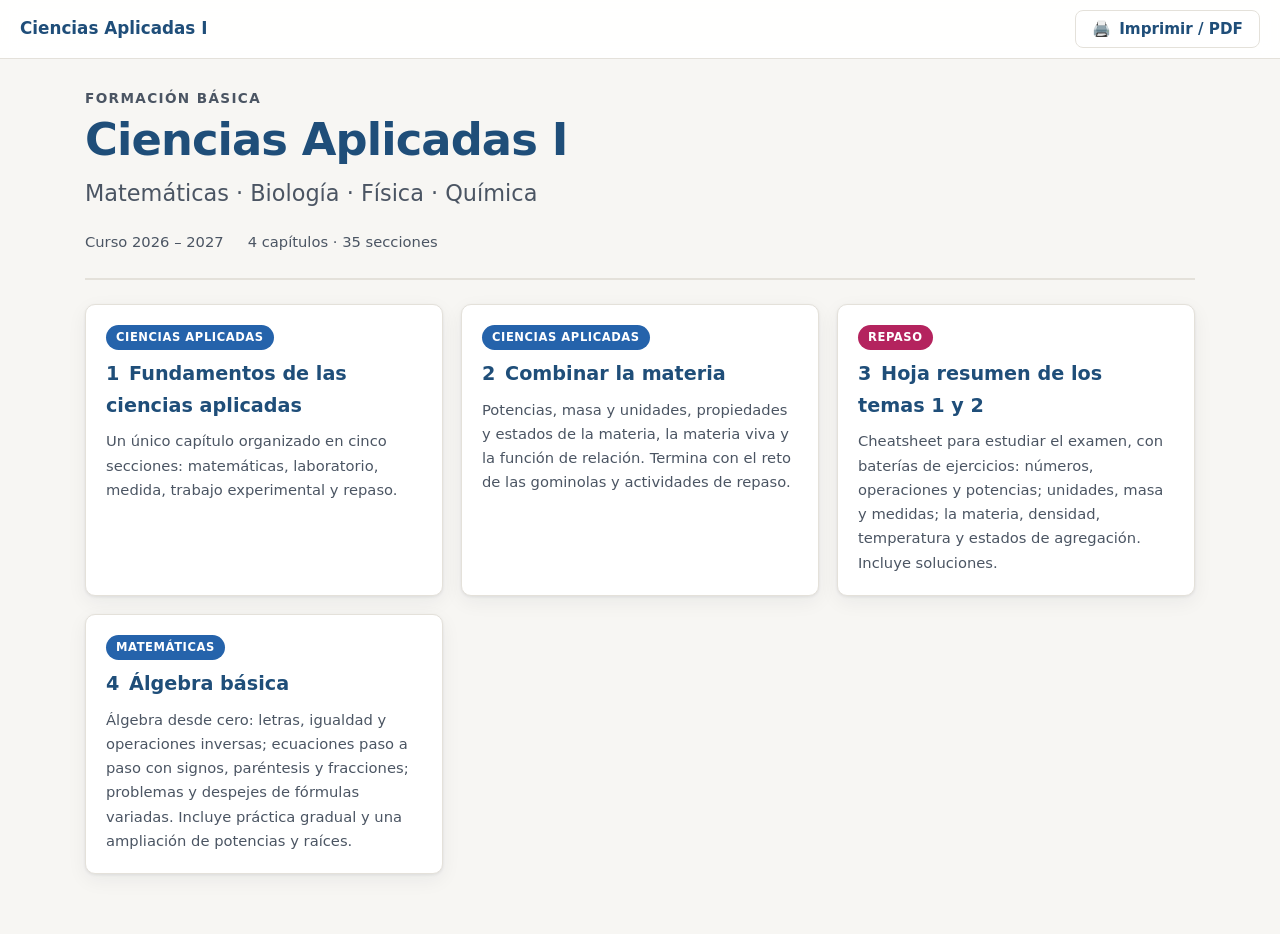
==== commit d4fc1233: "Actualiza el material de clase" ====
--- a/index.html
+++ b/index.html
@@ -5,6 +5,15 @@
   <meta name="viewport" content="width=device-width, initial-scale=1.0">
   <title>Ciencias Aplicadas I · Índice</title>
   <link rel="stylesheet" href="styles.css">
+  <style>
+@media print {
+  @page {
+    @top-left { content: "Ciencias Aplicadas I - 1º FPB"; }
+    @top-right { content: "Colegio San Gabriel"; }
+    @bottom-right { content: "" counter(page) "/" counter(pages); }
+  }
+}
+</style>
 </head>
 <body class="pagina-indice">
   <header class="topbar">
@@ -23,7 +32,7 @@
       <p class="cover__kicker">Formación Básica</p>
       <h1 class="cover__title">Ciencias Aplicadas I</h1>
       <p class="cover__subtitle">Matemáticas · Biología · Física · Química</p>
-      <div class="cover__meta"><span>Curso 2026 – 2027</span><span>4 capítulos · 30 secciones</span></div>
+      <div class="cover__meta"><span>Curso 2026 – 2027</span><span>4 capítulos · 35 secciones</span></div>
     </header>
 
     <nav class="chapter-grid" aria-label="Capítulos">
@@ -45,14 +54,16 @@
 <a class="chapter-card" href="capitulos/04-algebra-basica.html">
   <span class="tag tag--mat">Matemáticas</span>
   <h2><span class="heading__number">4</span> Álgebra básica</h2>
-  <p>Despejar la incógnita en ecuaciones y fórmulas: la balanza, las operaciones inversas, el atajo «pasa al otro lado», la incógnita en el denominador (d = m/V) y la comprobación de resultados.</p>
+  <p>Álgebra desde cero: letras, igualdad y operaciones inversas; ecuaciones paso a paso con signos, paréntesis y fracciones; problemas y despejes de fórmulas variadas. Incluye práctica gradual y una ampliación de potencias y raíces.</p>
 </a>
     </nav>
   </main>
 
   <script>
     document.getElementById("btn-print").addEventListener("click", function () { window.print(); });
-    if (window.__EDITOR_LOCAL__) document.getElementById("btn-editor").hidden = false;
+    var btnEditor = document.getElementById("btn-editor");
+    if (window.__EDITOR_LOCAL__) btnEditor.hidden = false;
+    else btnEditor.parentNode.removeChild(btnEditor); // en GitHub Pages no debe existir
   </script>
 </body>
 </html>
--- a/styles.css
+++ b/styles.css
@@ -91,6 +91,9 @@
   white-space: nowrap;
 }
 .btn:active { transform: translateY(1px); }
+
+/* El atributo hidden debe ganar a display: inline-flex de .btn. */
+.btn[hidden] { display: none !important; }
 
 .btn--primary {
   background: var(--azul);
@@ -970,11 +973,12 @@
   .chapter-grid { display: block; }
   .chapter-card { margin: 10pt 0; padding: 12pt; break-inside: avoid; page-break-inside: avoid; box-shadow: none; }
 
+  /* Cabeceras y pies: aquí solo el aspecto. El texto (asignatura y nivel,
+     centro y capítulo) lo aporta build.js en un <style> por página. */
   @page {
     size: A4;
     margin: 22mm 18mm 21mm;
     @top-left {
-      content: "Ciencias Aplicadas I";
       font-family: "Segoe UI", Arial, sans-serif;
       font-size: 8pt;
       font-weight: 700;
@@ -991,17 +995,7 @@
       border-bottom: .5pt solid #aaa;
       margin-bottom: 5mm;
     }
-    @bottom-left {
-      content: "Material de aula";
-      font-family: "Segoe UI", Arial, sans-serif;
-      font-size: 8pt;
-      color: #555;
-      vertical-align: middle;
-      border-top: .5pt solid #aaa;
-      margin-top: 4mm;
-    }
     @bottom-right {
-      content: counter(page) " / " counter(pages);
       font-family: "Segoe UI", Arial, sans-serif;
       font-size: 8pt;
       color: #444;
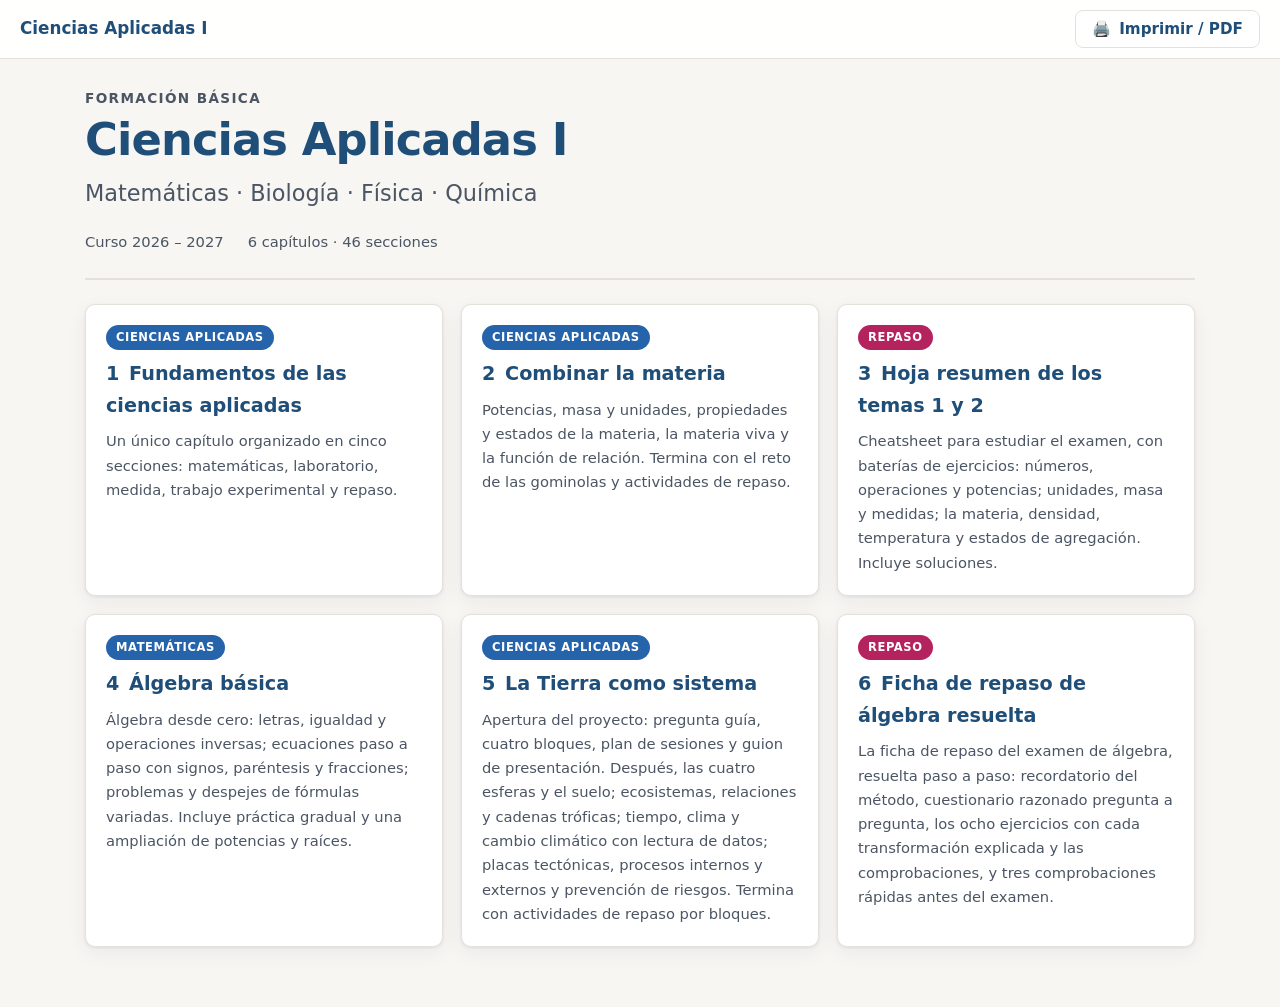
==== commit 4137c85b: "Añade la ficha de repaso de álgebra resuelta paso a paso" ====
--- a/index.html
+++ b/index.html
@@ -32,7 +32,7 @@
       <p class="cover__kicker">Formación Básica</p>
       <h1 class="cover__title">Ciencias Aplicadas I</h1>
       <p class="cover__subtitle">Matemáticas · Biología · Física · Química</p>
-      <div class="cover__meta"><span>Curso 2026 – 2027</span><span>4 capítulos · 35 secciones</span></div>
+      <div class="cover__meta"><span>Curso 2026 – 2027</span><span>6 capítulos · 46 secciones</span></div>
     </header>
 
     <nav class="chapter-grid" aria-label="Capítulos">
@@ -56,6 +56,16 @@
   <h2><span class="heading__number">4</span> Álgebra básica</h2>
   <p>Álgebra desde cero: letras, igualdad y operaciones inversas; ecuaciones paso a paso con signos, paréntesis y fracciones; problemas y despejes de fórmulas variadas. Incluye práctica gradual y una ampliación de potencias y raíces.</p>
 </a>
+<a class="chapter-card" href="capitulos/05-la-tierra-como-sistema.html">
+  <span class="tag tag--mat">Ciencias aplicadas</span>
+  <h2><span class="heading__number">5</span> La Tierra como sistema</h2>
+  <p>Apertura del proyecto: pregunta guía, cuatro bloques, plan de sesiones y guion de presentación. Después, las cuatro esferas y el suelo; ecosistemas, relaciones y cadenas tróficas; tiempo, clima y cambio climático con lectura de datos; placas tectónicas, procesos internos y externos y prevención de riesgos. Termina con actividades de repaso por bloques.</p>
+</a>
+<a class="chapter-card" href="capitulos/06-ficha-repaso-algebra.html">
+  <span class="tag tag--act">Repaso</span>
+  <h2><span class="heading__number">6</span> Ficha de repaso de álgebra resuelta</h2>
+  <p>La ficha de repaso del examen de álgebra, resuelta paso a paso: recordatorio del método, cuestionario razonado pregunta a pregunta, los ocho ejercicios con cada transformación explicada y las comprobaciones, y tres comprobaciones rápidas antes del examen.</p>
+</a>
     </nav>
   </main>
 
--- a/styles.css
+++ b/styles.css
@@ -71,7 +71,9 @@
   color: var(--azul);
   font-size: 1.05rem;
   white-space: nowrap;
-}
+  text-decoration: none;
+}
+.topbar__brand:hover { color: #163c60; }
 
 .topbar__actions { display: flex; gap: 10px; }
 
@@ -87,8 +89,14 @@
   font-family: inherit;
   font-weight: 600;
   cursor: pointer;
+  text-decoration: none;
   transition: transform .12s ease, box-shadow .12s ease, background .12s ease;
   white-space: nowrap;
+}
+.btn__icon {
+  width: 1.15em;
+  height: 1.15em;
+  flex: 0 0 auto;
 }
 .btn:active { transform: translateY(1px); }
 
@@ -238,6 +246,8 @@
 }
 
 /* Portada */
+.cover__number { display: none; }
+
 .cover {
   padding-bottom: 20px;
   border-bottom: 2px solid var(--borde);
@@ -829,6 +839,8 @@
     --texto: #171717;
     --texto-suave: #444;
     --borde: #bbb;
+    /* El 20 % de los 254 mm útiles de una página A4. */
+    --print-section-reserve: 51mm;
     -webkit-print-color-adjust: exact;
     print-color-adjust: exact;
   }
@@ -851,27 +863,33 @@
   .layout { display: block; max-width: none; margin: 0; padding: 0; }
   .content { border: 0; box-shadow: none; border-radius: 0; padding: 0; max-width: none; }
 
-  /* Apertura de capítulo, no una página de portada vacía. */
+  /* Apertura editorial: número lateral y título, sin marcos ni portada aparte. */
   .content > .cover {
-    display: block;
+    display: grid;
+    grid-template-columns: 20mm minmax(0, 1fr);
+    align-items: start;
+    column-gap: 6mm;
     min-height: 0;
-    margin: 0 0 16pt;
-    padding: 12pt 0;
-    border-top: 3pt solid #222;
-    border-bottom: .6pt solid #999;
+    margin: 0 0 20pt;
+    padding: 3pt 0 0;
+    border: 0;
     text-align: left;
     break-after: avoid;
     page-break-after: avoid;
     break-inside: avoid;
   }
-  .cover__title { color: #111; font-family: var(--fuente); font-size: 25pt; line-height: 1.12; }
-  .cover__kicker { color: #444; font-family: var(--fuente); font-size: 8pt; letter-spacing: .08em; margin-bottom: 7pt; }
-  .cover__subtitle { color: #444; font-size: 10pt; margin: 8pt 0 0; }
-  .cover__meta { justify-content: flex-start; font-family: var(--fuente); font-size: 8pt; gap: 16pt; margin-top: 8pt; }
+  .cover__number { display: block; color: #777; font-family: var(--fuente); font-size: 43pt; font-weight: 300; line-height: .95; letter-spacing: -.05em; }
+  .cover__body { min-width: 0; }
+  .cover__title { color: #111; font-family: var(--fuente); font-size: 26pt; font-weight: 700; line-height: 1.12; }
+  .cover__kicker { display: none; }
+  .cover__subtitle { color: #444; font-size: 9pt; margin: 7pt 0 0; }
+  .cover__meta { justify-content: flex-start; font-family: var(--fuente); font-size: 8pt; color: #555; gap: 8pt; margin-top: 5pt; }
+  .cover__meta > span + span::before { content: "·"; margin-right: 8pt; }
   .cover__note { display: none; }
   .tag { color: #333; background: #fff !important; border: .5pt solid #999; border-radius: 2pt; font-family: var(--fuente); font-size: 7pt; }
-
-  /* Ningún ##/### fuerza página nueva: el contenido fluye. */
+  .cover__subtitle .tag { padding: 0; margin: 0; border: 0; border-radius: 0; font-size: 8pt; letter-spacing: .07em; }
+
+  /* El contenido fluye; solo los ## demasiado bajos cambian de página. */
   .slide { padding: 0; margin: 0 0 8pt; page-break-before: auto; break-before: auto; }
   .slide.slide--seccion { display: none !important; }
   .slide.slide--seccion--titulo-necesario {
@@ -893,10 +911,15 @@
     font-family: var(--fuente);
     font-size: 16pt;
     font-weight: 750;
-    margin: 17pt 0 9pt;
+    /* Esta reserva cuenta al decidir si el título cabe en la página.
+       El margen negativo la recupera: no añade un hueco bajo el título.
+       break-inside: avoid mueve el título si queda menos de un 20 % libre. */
+    margin: 17pt 0 calc(9pt - var(--print-section-reserve));
     padding-top: 8pt;
-    border-top: .7pt solid #777;
-  }
+    padding-bottom: var(--print-section-reserve);
+    border: 0;
+  }
+  .content > .cover + .slide h2 { margin-top: 0; padding-top: 0; border-top: 0; }
   .slide h3, .slide > h3 {
     font-family: var(--fuente);
     font-size: 12.5pt;
@@ -977,14 +1000,13 @@
      centro y capítulo) lo aporta build.js en un <style> por página. */
   @page {
     size: A4;
-    margin: 22mm 18mm 21mm;
+    margin: 22mm 24mm 21mm;
     @top-left {
       font-family: "Segoe UI", Arial, sans-serif;
       font-size: 8pt;
       font-weight: 700;
       color: #444;
       vertical-align: middle;
-      border-bottom: .5pt solid #aaa;
       margin-bottom: 5mm;
     }
     @top-right {
@@ -992,7 +1014,6 @@
       font-size: 8pt;
       color: #555;
       vertical-align: middle;
-      border-bottom: .5pt solid #aaa;
       margin-bottom: 5mm;
     }
     @bottom-right {
